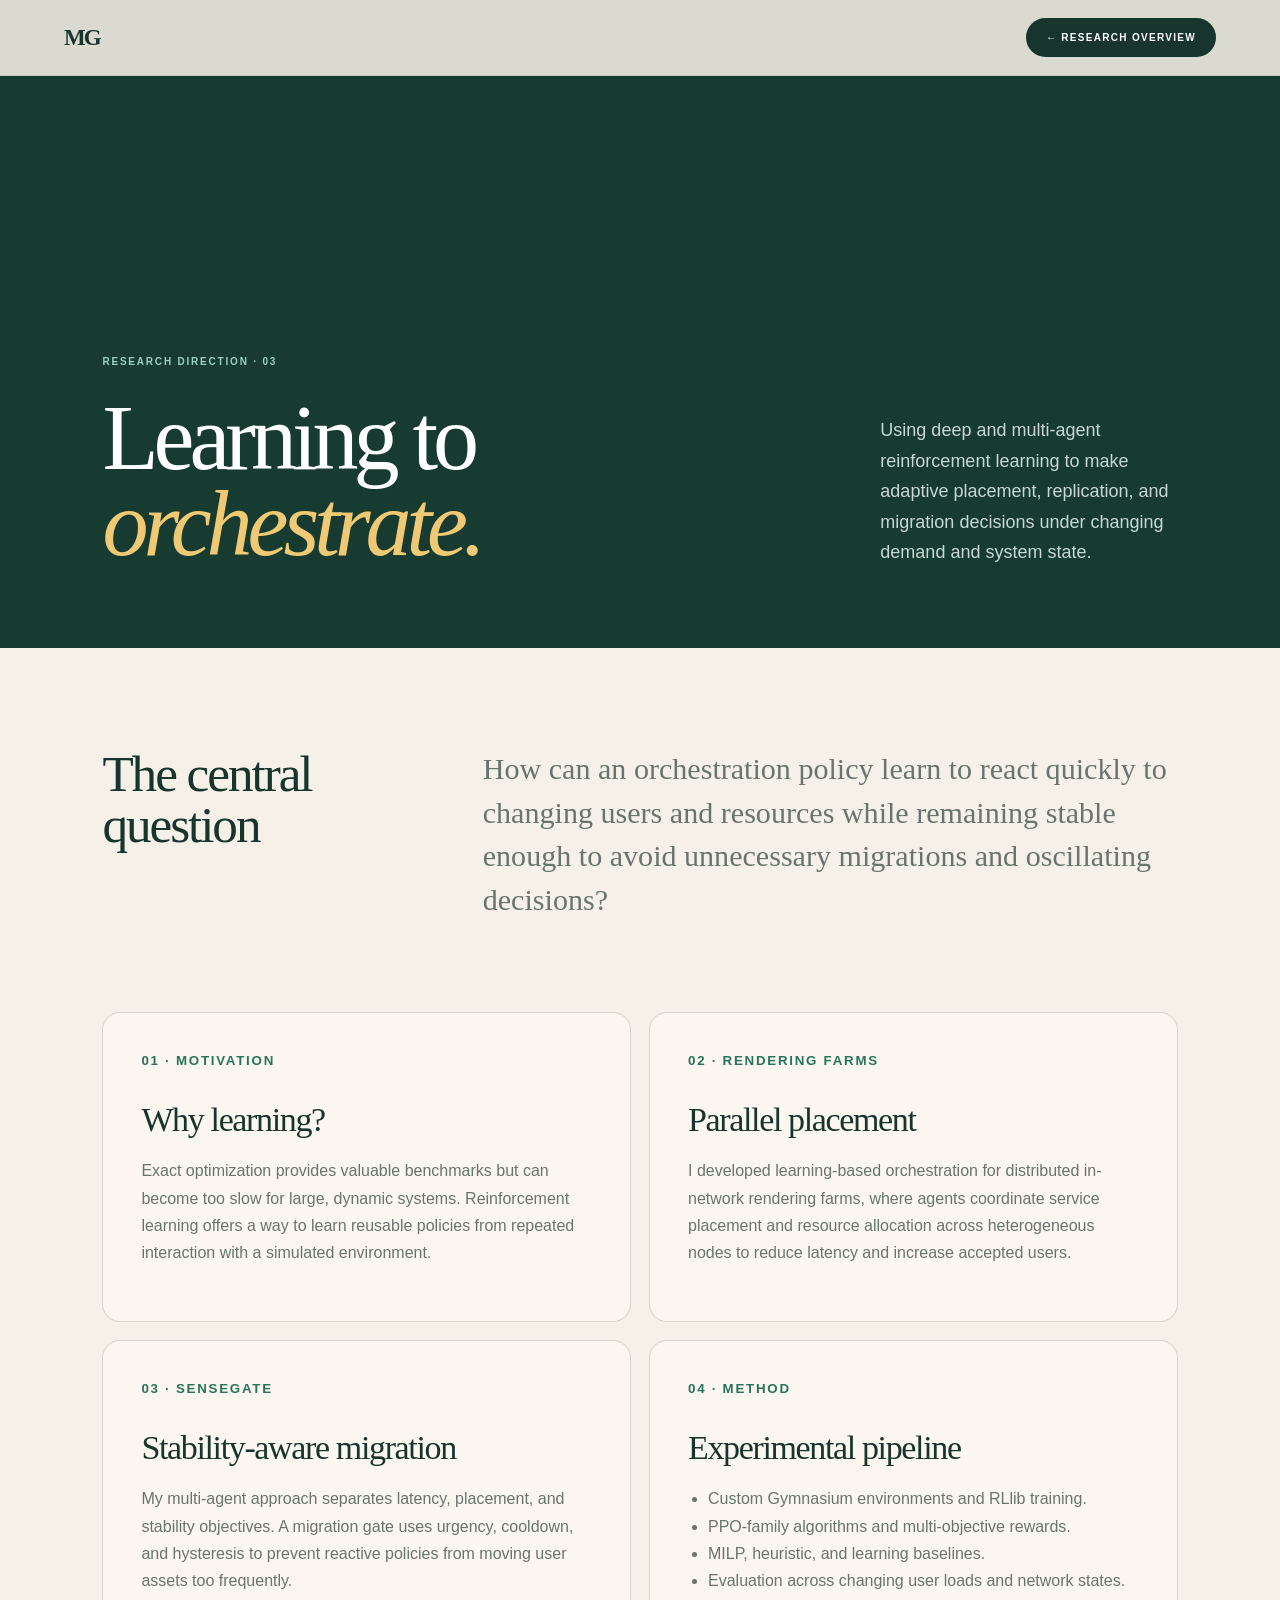
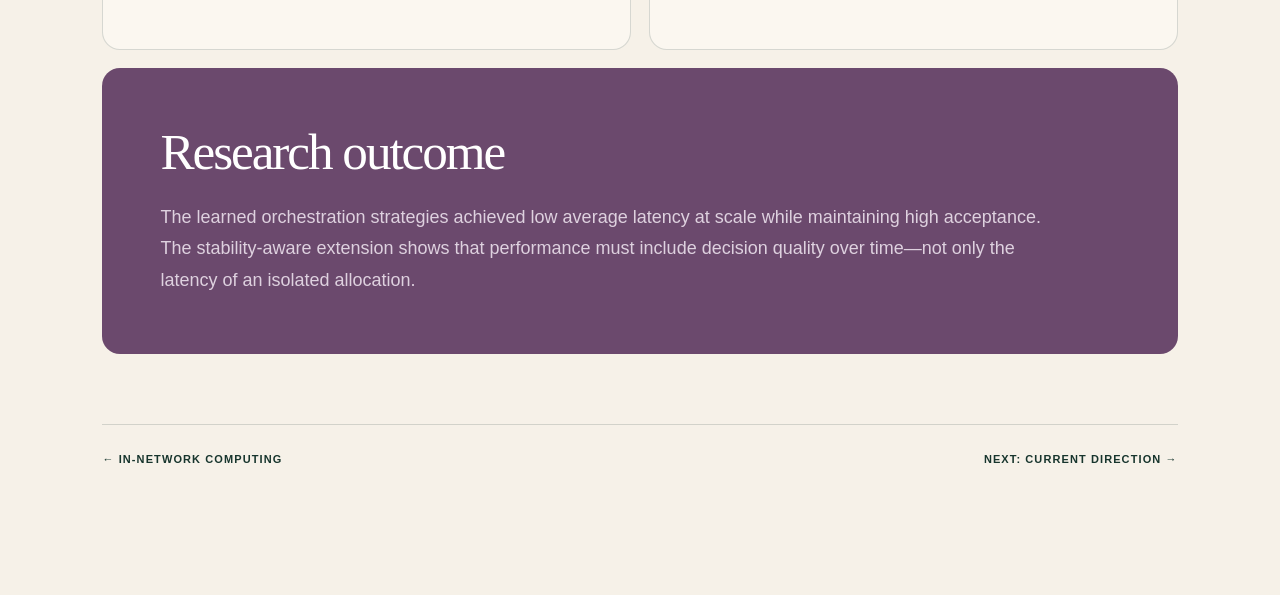
==== research-learning-to-orchestrate.html @ f4755e3b "Add detailed research direction pages" ====
<!doctype html><html lang="en"><head><meta charset="utf-8"><meta name="viewport" content="width=device-width,initial-scale=1"><meta name="description" content="Manel Gherari's research on deep and multi-agent reinforcement learning for placement, replication, and migration in distributed systems."><meta name="robots" content="index, follow"><link rel="canonical" href="https://maneluqam.github.io/manel-gherari-portfolio/research-learning-to-orchestrate.html"><title>Learning to Orchestrate | Manel Gherari</title><link rel="stylesheet" href="styles.css?v=20260811-research-pages"><link rel="stylesheet" href="research-pages.css?v=20260811"><script src="script.js" defer></script></head>
<body class="research-page"><a class="skip" href="#main">Skip to content</a><header><a class="mark" href="index.html">MG</a><a class="button small" href="index.html#research">← Research overview</a></header><main id="main"><section class="research-hero gold-hero"><div><p class="eyebrow light">Research direction · 03</p><h1>Learning to <em>orchestrate.</em></h1></div><p class="summary">Using deep and multi-agent reinforcement learning to make adaptive placement, replication, and migration decisions under changing demand and system state.</p></section><section class="research-body"><div class="research-intro"><h2>The central question</h2><p>How can an orchestration policy learn to react quickly to changing users and resources while remaining stable enough to avoid unnecessary migrations and oscillating decisions?</p></div><div class="research-blocks"><article class="research-block"><small>01 · Motivation</small><h2>Why learning?</h2><p>Exact optimization provides valuable benchmarks but can become too slow for large, dynamic systems. Reinforcement learning offers a way to learn reusable policies from repeated interaction with a simulated environment.</p></article><article class="research-block"><small>02 · Rendering farms</small><h2>Parallel placement</h2><p>I developed learning-based orchestration for distributed in-network rendering farms, where agents coordinate service placement and resource allocation across heterogeneous nodes to reduce latency and increase accepted users.</p></article><article class="research-block"><small>03 · SenseGate</small><h2>Stability-aware migration</h2><p>My multi-agent approach separates latency, placement, and stability objectives. A migration gate uses urgency, cooldown, and hysteresis to prevent reactive policies from moving user assets too frequently.</p></article><article class="research-block"><small>04 · Method</small><h2>Experimental pipeline</h2><ul><li>Custom Gymnasium environments and RLlib training.</li><li>PPO-family algorithms and multi-objective rewards.</li><li>MILP, heuristic, and learning baselines.</li><li>Evaluation across changing user loads and network states.</li></ul></article></div><div class="research-results"><h2>Research outcome</h2><p>The learned orchestration strategies achieved low average latency at scale while maintaining high acceptance. The stability-aware extension shows that performance must include decision quality over time—not only the latency of an isolated allocation.</p></div><nav class="research-next"><a href="research-in-network-computing.html">← In-network computing</a><a href="research-future-directions.html">Next: Current direction →</a></nav></section></main></body></html>
---- styles.css ----
:root{--cream:#f6f1e8;--ink:#17352d;--forest:#173b31;--green:#28735e;--plum:#6b496d;--coral:#e77b68;--gold:#d4a94f;--blue:#668fb3;--muted:#68746e;--line:rgba(23,53,45,.16)}*{box-sizing:border-box}html{scroll-behavior:smooth;overflow-x:hidden}body{margin:0;background:var(--cream);color:var(--ink);font-family:Arial,Helvetica,sans-serif;overflow-x:hidden}a{color:inherit;text-decoration:none}img{display:block;width:100%;object-fit:cover}::selection{background:#f0c889}.skip{position:fixed;top:-60px;left:15px;z-index:99;background:var(--ink);color:#fff;padding:12px}.skip:focus{top:15px}header{position:fixed;z-index:30;inset:0 0 auto;height:76px;padding:0 5vw;display:grid;grid-template-columns:1fr auto 1fr;align-items:center;background:rgba(246,241,232,.88);border-bottom:1px solid rgba(23,53,45,.09);backdrop-filter:blur(18px)}.mark{font:700 23px Georgia,serif;letter-spacing:-.08em;width:max-content}nav{display:flex;gap:30px}nav a,.button.small{font-size:10px;font-weight:700;letter-spacing:.13em;text-transform:uppercase}.button.small{justify-self:end}.button{display:inline-flex;align-items:center;justify-content:center;padding:14px 20px;background:var(--ink);color:#fff;border-radius:999px;font-size:11px;font-weight:700;letter-spacing:.1em;text-transform:uppercase;transition:.25s}.button:hover{transform:translateY(-2px);background:var(--plum)}.hero{min-height:100vh;padding:135px 7vw 70px;display:grid;grid-template-columns:minmax(0,1.2fr) minmax(340px,.65fr);gap:7vw;align-items:center}.kicker,.eyebrow{margin:0 0 28px;font-size:10px;font-weight:700;letter-spacing:.18em;text-transform:uppercase;color:var(--green)}.kicker{display:flex;align-items:center;gap:11px}.kicker i{width:7px;height:7px;border-radius:50%;background:var(--coral);box-shadow:0 0 0 5px rgba(231,123,104,.16)}.hero h1,.section-head h2,.statement p,.photo-break h2,footer h2{margin:0;font-family:Georgia,"Times New Roman",serif;font-weight:400;letter-spacing:-.052em;line-height:.98}.hero h1{font-size:clamp(57px,7.3vw,115px)}em{font-weight:400;color:var(--plum)}.lead{max-width:710px;margin:35px 0 28px;color:var(--muted);font-size:clamp(17px,1.5vw,21px);line-height:1.55}.actions{display:flex;align-items:center;gap:25px;flex-wrap:wrap}.text-link{padding-bottom:5px;border-bottom:1px solid var(--ink);font-size:11px;font-weight:700;letter-spacing:.1em;text-transform:uppercase}.facts{display:flex;gap:45px;margin-top:60px;padding-top:22px;border-top:1px solid var(--line)}.facts div{display:flex;align-items:center;gap:10px}.facts strong{font:400 31px Georgia,serif;color:var(--plum)}.facts span{max-width:95px;color:var(--muted);font-size:10px;line-height:1.3;text-transform:uppercase;letter-spacing:.08em}.portrait{position:relative;margin:0;padding:0 20px 28px 0}.portrait img{position:relative;z-index:2;aspect-ratio:3/4;border-radius:220px 220px 18px 18px;filter:saturate(.88)}.portrait figcaption{position:absolute;z-index:3;right:-10px;bottom:55px;padding:10px 15px;background:var(--gold);font-size:10px;letter-spacing:.15em;text-transform:uppercase;transform:rotate(-3deg)}.shape{position:absolute;border-radius:50%}.shape-a{width:180px;height:180px;right:-45px;top:-30px;background:var(--blue)}.shape-b{width:140px;height:140px;left:-42px;bottom:-5px;background:var(--coral)}.statement{padding:125px 8vw;background:var(--forest);color:#fff}.statement p:last-child{max-width:1280px;font-size:clamp(39px,5.6vw,82px)}.statement em{color:#efc974}.eyebrow.light{color:#9ad0be}.section{padding:125px 7vw}.section-head{display:grid;grid-template-columns:1.5fr .65fr;gap:8vw;align-items:end;margin-bottom:70px}.section-head h2{font-size:clamp(42px,5.2vw,76px)}.section-head>p{margin:0;color:var(--muted);font-size:16px;line-height:1.65}.research-grid{display:grid;grid-template-columns:repeat(3,1fr);gap:18px}.research-card{min-height:430px;padding:30px;display:flex;flex-direction:column;border:1px solid var(--line);border-radius:18px;background:#f9f5ee;transition:.3s}.research-card:hover{transform:translateY(-8px);box-shadow:0 20px 50px rgba(23,53,45,.1)}.research-card>span{font:400 19px Georgia,serif}.research-card h3{margin:auto 0 18px;font:400 31px/1.05 Georgia,serif}.research-card p{margin:0 0 30px;color:var(--muted);line-height:1.55}.research-card ul{display:flex;flex-wrap:wrap;gap:6px;margin:0;padding:0;list-style:none}.research-card li{padding:7px 9px;border:1px solid currentColor;border-radius:99px;font-size:9px;letter-spacing:.08em;text-transform:uppercase}.coral{border-top:7px solid var(--coral)}.blue{border-top:7px solid var(--blue)}.gold{border-top:7px solid var(--gold)}.photo-break{display:grid;grid-template-columns:1.3fr .7fr;min-height:640px;background:var(--plum);color:#fff}.photo-break img{height:100%;min-height:640px}.photo-break>div{padding:80px 5vw;display:flex;flex-direction:column;justify-content:center}.photo-break h2{font-size:clamp(40px,4.7vw,69px)}.photo-break p:last-child{margin:30px 0 0;color:#d8cbd8;line-height:1.65}.stack-section{background:#ecdfcf}.marquee{overflow:hidden;margin:0 -7vw 60px;border-block:1px solid rgba(23,53,45,.2)}.marquee div{display:flex;width:max-content;animation:marquee 28s linear infinite}.marquee span{padding:20px 28px;font:400 24px Georgia,serif;color:var(--plum)}.marquee span::after{content:"✦";margin-left:56px;color:var(--coral);font-size:13px}.stack-grid{display:grid;grid-template-columns:repeat(2,1fr);gap:16px}.stack-grid article{padding:34px;border-radius:15px;background:rgba(255,255,255,.47)}.stack-grid b{color:var(--coral);font:400 16px Georgia,serif}.stack-grid h3{margin:40px 0 15px;font:400 29px Georgia,serif}.stack-grid p{margin:0;color:var(--muted);line-height:1.6}.publications{background:#162f2a;color:#f6f1e8}.publications .section-head>p{color:#a7bab3}.pale{border-color:#d8e6df}.pub-list{border-top:1px solid rgba(255,255,255,.19)}.pub-list a{display:grid;grid-template-columns:70px 170px 1fr 25px;gap:25px;align-items:start;padding:30px 0;border-bottom:1px solid rgba(255,255,255,.19);transition:.25s}.pub-list a:hover{padding-left:13px;background:rgba(255,255,255,.025)}.pub-list time{font:400 16px Georgia,serif;color:#9ad0be}.pub-list small{padding-top:3px;color:#9aada6;text-transform:uppercase;letter-spacing:.1em}.pub-list h3{margin:0;font:400 25px Georgia,serif}.pub-list i{font-style:normal;color:#efc974}.media-grid{display:grid;grid-template-columns:1fr 1fr;gap:20px}.feature{display:flex;flex-direction:column;background:#fff;border-radius:16px;overflow:hidden;transition:.3s}.feature:hover{transform:translateY(-7px);box-shadow:0 20px 55px rgba(23,53,45,.11)}.feature img{aspect-ratio:16/10}.feature>div{padding:28px}.feature small{color:var(--plum);font-weight:700;letter-spacing:.1em;text-transform:uppercase}.feature h3{margin:18px 0 13px;font:400 30px Georgia,serif}.feature p{color:var(--muted);line-height:1.55}.feature span{display:block;margin-top:22px;color:var(--green);font-size:10px;font-weight:700;text-transform:uppercase;letter-spacing:.12em}.recognition{margin-top:20px;display:grid;grid-template-columns:1.2fr .8fr;background:var(--plum);color:#fff;border-radius:16px;overflow:hidden}.recognition img{height:100%;min-height:410px}.recognition>div{padding:55px;display:flex;flex-direction:column;justify-content:center}.recognition h3{margin:0 0 20px;font:400 39px Georgia,serif}.recognition p:last-child{color:#d9ceda;line-height:1.6}.timeline{margin-left:18%;border-left:1px solid var(--line)}.timeline article{position:relative;display:grid;grid-template-columns:130px 1fr;gap:40px;padding:5px 0 65px 55px}.timeline article::before{content:"";position:absolute;left:-6px;top:11px;width:10px;height:10px;border-radius:50%;background:var(--cream);border:2px solid var(--coral)}.timeline time{font:400 17px Georgia,serif;color:var(--plum)}.timeline small{color:var(--green);font-weight:700;letter-spacing:.1em;text-transform:uppercase}.timeline h3{margin:12px 0;font:400 29px Georgia,serif}.timeline p{margin:0;color:var(--muted);line-height:1.55}footer{padding:125px 7vw 45px;background:#402c42;color:#fff}footer h2{max-width:1050px;font-size:clamp(45px,6vw,86px)}footer>p:not(.eyebrow){max-width:650px;margin:35px 0 60px;color:#cdbfce;font-size:17px;line-height:1.6}.contact-links{display:flex;justify-content:space-between;align-items:center;gap:25px;flex-wrap:wrap;padding:25px 0;border-block:1px solid rgba(255,255,255,.22)}.contact-links a:first-child{font:400 22px Georgia,serif}.contact-links a:not(:first-child){font-size:10px;letter-spacing:.12em;text-transform:uppercase}.copyright{display:flex;justify-content:space-between;margin-top:65px;color:#9f8fa0;font-size:10px;letter-spacing:.1em;text-transform:uppercase}.reveal{opacity:0;transform:translateY(25px);transition:opacity .75s ease,transform .75s ease}.reveal.visible{opacity:1;transform:none}@keyframes marquee{to{transform:translateX(-50%)}}@media(prefers-reduced-motion:reduce){html{scroll-behavior:auto}.reveal{opacity:1;transform:none}.marquee div{animation:none}}@media(max-width:900px){header{grid-template-columns:1fr auto;padding:0 22px}nav{display:none}.hero{padding:120px 24px 70px;grid-template-columns:1fr}.portrait{max-width:520px;margin:30px auto 0}.section{padding:90px 24px}.section-head,.photo-break{grid-template-columns:1fr}.section-head{gap:30px;margin-bottom:50px}.research-grid{grid-template-columns:1fr}.research-card{min-height:330px}.photo-break img{min-height:420px}.stack-grid,.media-grid{grid-template-columns:1fr}.marquee{margin-inline:-24px}.recognition{grid-template-columns:1fr}.pub-list a{grid-template-columns:55px 1fr 20px}.pub-list small{display:none}.timeline{margin-left:5px}.timeline article{grid-template-columns:1fr;gap:10px;padding-left:35px}}@media(max-width:560px){.button.small{font-size:8px;padding:11px 13px}.hero h1{font-size:49px}.facts{gap:20px;flex-wrap:wrap}.facts div{width:42%}.statement{padding:85px 24px}.statement p:last-child{font-size:36px}.photo-break>div{padding:65px 24px}.stack-grid{grid-template-columns:1fr}.recognition>div{padding:35px 25px}.contact-links{align-items:flex-start;flex-direction:column}.copyright{gap:22px;flex-direction:column}}

/* Narrative highlights and motion rhythm */
.scroll-progress{position:fixed;z-index:60;inset:0 0 auto;height:3px;pointer-events:none}
.scroll-progress span{display:block;width:100%;height:100%;background:linear-gradient(90deg,var(--coral),var(--gold),var(--blue),var(--plum));transform:scaleX(0);transform-origin:left center;will-change:transform}
nav{gap:clamp(13px,1.55vw,25px)}
nav a{position:relative;white-space:nowrap;transition:color .25s ease}
nav a::after{content:"";position:absolute;left:0;right:100%;bottom:-8px;height:2px;background:var(--coral);transition:right .3s ease}
nav a:hover,nav a.active{color:var(--plum)}
nav a:hover::after,nav a.active::after{right:0}
.signature-line{--marker-bg:linear-gradient(100deg,#efaa94 0%,#f5c8ae 62%,#efd8bc 100%);--marker-tip:#efd8bc;position:relative!important;isolation:isolate;display:flex;align-items:center;min-height:150px;padding:30px 70px 32px 78px!important;border:0!important;border-radius:999px 4px 4px 999px!important;background:var(--marker-bg)!important;color:var(--ink)!important;font:400 clamp(20px,1.75vw,28px)/1.4 Georgia,"Times New Roman",serif!important;letter-spacing:-.018em;box-shadow:0 20px 45px rgba(23,53,45,.14);overflow:visible;transition:transform .35s ease,box-shadow .35s ease}
.signature-line:hover{transform:translateX(-9px) rotate(-.35deg);box-shadow:0 26px 58px rgba(23,53,45,.19)}
.signature-line::before{content:"";position:absolute;z-index:-2;inset:10px -22px -10px 15px;border:1px solid rgba(23,53,45,.19);border-radius:999px 4px 4px 999px;pointer-events:none}
.signature-line::after{content:"";position:absolute;z-index:-1;right:-47px;top:0;width:50px;height:100%;background:var(--marker-tip);clip-path:polygon(0 0,100% 50%,0 100%);transform:scaleX(0);transform-origin:left center;transition:transform .65s .2s cubic-bezier(.2,.8,.2,1)}
.reveal.visible .signature-line::after,.signature-line.visible::after{transform:scaleX(1)}
.signature-line span{position:relative;z-index:1}
.signature-line span::before{content:"";position:absolute;left:-42px;top:50%;width:10px;height:10px;border-radius:50%;background:rgba(255,255,255,.72);box-shadow:0 0 0 5px rgba(23,53,45,.08);transform:translateY(-50%)}
.signature-question{--marker-bg:linear-gradient(100deg,#efaa94 0%,#f5c8ae 62%,#efd8bc 100%);--marker-tip:#efd8bc}
.signature-teaching{--marker-bg:linear-gradient(100deg,#9fc4dd 0%,#c9dce8 62%,#eadbc8 100%);--marker-tip:#eadbc8}
.signature-journey{--marker-bg:linear-gradient(100deg,#b69cb8 0%,#d4bcd0 62%,#ecd6c9 100%);--marker-tip:#ecd6c9}
.conversation-kicker{position:relative;display:inline-flex;align-items:center;gap:13px;width:max-content;padding:0 0 10px;border:0;border-radius:0;background:none;color:#efc974;font-size:10px;box-shadow:none;transition:color .3s ease,transform .3s ease}
.conversation-kicker:hover{color:#fff;transform:translateX(6px)}
.conversation-kicker::before{content:"";width:8px;height:8px;border-radius:50%;background:var(--gold);box-shadow:0 0 0 0 rgba(212,169,79,.45);animation:contactPulse 2.4s ease-out infinite}
.conversation-kicker::after{content:"";position:absolute;left:21px;right:0;bottom:0;height:2px;background:linear-gradient(90deg,var(--gold),var(--coral));transform:scaleX(.42);transform-origin:left center;transition:transform .35s ease}
.conversation-kicker:hover::after{transform:scaleX(1)}
.section{position:relative}
.stack-section::before,.media::before,.journey::before{content:"";position:absolute;z-index:0;width:220px;height:220px;border-radius:50%;filter:blur(2px);opacity:.12;pointer-events:none;animation:ambientFloat 9s ease-in-out infinite alternate}
.stack-section::before{right:-90px;top:80px;background:var(--coral)}
.media::before{left:-110px;top:12%;background:var(--blue);animation-delay:-3s}
.journey::before{right:-100px;bottom:10%;background:var(--gold);animation-delay:-6s}
.section>*{position:relative;z-index:1}
@keyframes contactPulse{70%{box-shadow:0 0 0 11px rgba(212,169,79,0)}100%{box-shadow:0 0 0 0 rgba(212,169,79,0)}}
@keyframes ambientFloat{from{transform:translate3d(0,-14px,0) scale(.94)}to{transform:translate3d(-28px,25px,0) scale(1.08)}}
@media(max-width:1180px){header{grid-template-columns:auto 1fr auto}nav{justify-content:center;gap:13px}nav a{font-size:9px}.button.small{display:none}}
@media(max-width:900px){.scroll-progress{height:2px}.signature-line{min-height:118px;font-size:20px!important;padding:24px 48px 26px 58px!important;border-radius:999px 3px 3px 999px!important}.signature-line::before{inset:7px -15px -7px 9px;border-radius:999px 3px 3px 999px}.signature-line::after{right:-34px;width:36px}.signature-line span::before{left:-31px;width:8px;height:8px}.stack-section::before,.media::before,.journey::before{width:150px;height:150px}}
@media(prefers-reduced-motion:reduce){.conversation-kicker::before,.stack-section::before,.media::before,.journey::before{animation:none}.signature-line::after{transform:translateY(-50%) scaleX(1)}.signature-line:hover,.conversation-kicker:hover{transform:none}}

/* Linked research directions */
.research-grid{grid-template-columns:repeat(2,1fr)}
.research-card{min-height:410px}
.research-card p{margin-bottom:24px}
.research-card ul{margin-bottom:28px}
.research-card>b{margin-top:auto;color:var(--green);font-size:10px;letter-spacing:.11em;text-transform:uppercase}
.research-card.plum{border-top:7px solid var(--plum)}
@media(max-width:900px){.research-grid{grid-template-columns:1fr}}
---- research-pages.css ----
.research-page{background:var(--cream)}
.research-page header{grid-template-columns:1fr auto}
.research-page header .button{justify-self:end}
.research-hero{min-height:72vh;padding:150px 8vw 80px;display:grid;grid-template-columns:1.25fr .55fr;gap:8vw;align-items:end;color:#fff;background:var(--forest)}
.research-hero h1{max-width:900px;margin:0;font:400 clamp(55px,7.2vw,108px)/.94 Georgia,serif;letter-spacing:-.055em}
.research-hero .summary{margin:0;color:#c8d8d2;font-size:18px;line-height:1.7}
.research-hero.coral-hero em{color:#f0a28f}.research-hero.blue-hero em{color:#9fc4dd}.research-hero.gold-hero em{color:#efc974}.research-hero.plum-hero em{color:#d1b4d2}
.research-body{padding:100px 8vw 130px}
.research-intro{display:grid;grid-template-columns:.48fr 1.2fr;gap:8vw;margin-bottom:90px}
.research-intro h2,.research-block h2{margin:0;font:400 clamp(34px,4vw,58px)/1 Georgia,serif;letter-spacing:-.04em}
.research-intro p{margin:0;color:var(--muted);font:400 clamp(21px,2.35vw,34px)/1.45 Georgia,serif}
.research-blocks{display:grid;grid-template-columns:repeat(2,1fr);gap:18px}
.research-block{min-height:310px;padding:38px;border:1px solid var(--line);border-radius:18px;background:#fbf7f0}
.research-block small{color:var(--green);font-weight:700;letter-spacing:.13em;text-transform:uppercase}
.research-block h2{margin:34px 0 20px;font-size:34px}
.research-block p,.research-block li{color:var(--muted);line-height:1.7}
.research-block ul{margin:0;padding-left:20px}
.research-results{margin-top:18px;padding:58px;border-radius:18px;color:#fff;background:var(--plum)}
.research-results h2{margin:0 0 24px;font:400 clamp(36px,4vw,58px)/1 Georgia,serif;letter-spacing:-.04em}
.research-results p{max-width:900px;margin:0;color:#ded1df;font-size:18px;line-height:1.75}
.research-next{display:flex;justify-content:space-between;align-items:center;gap:30px;margin-top:70px;padding-top:28px;border-top:1px solid var(--line)}
.research-next a{font-size:11px;font-weight:700;letter-spacing:.1em;text-transform:uppercase}
@media(max-width:900px){.research-hero,.research-intro,.research-blocks{grid-template-columns:1fr}.research-hero{min-height:auto;padding:130px 24px 70px}.research-body{padding:75px 24px 95px}.research-intro{gap:28px;margin-bottom:60px}.research-block{min-height:auto}.research-results{padding:38px 28px}.research-next{align-items:flex-start;flex-direction:column}}
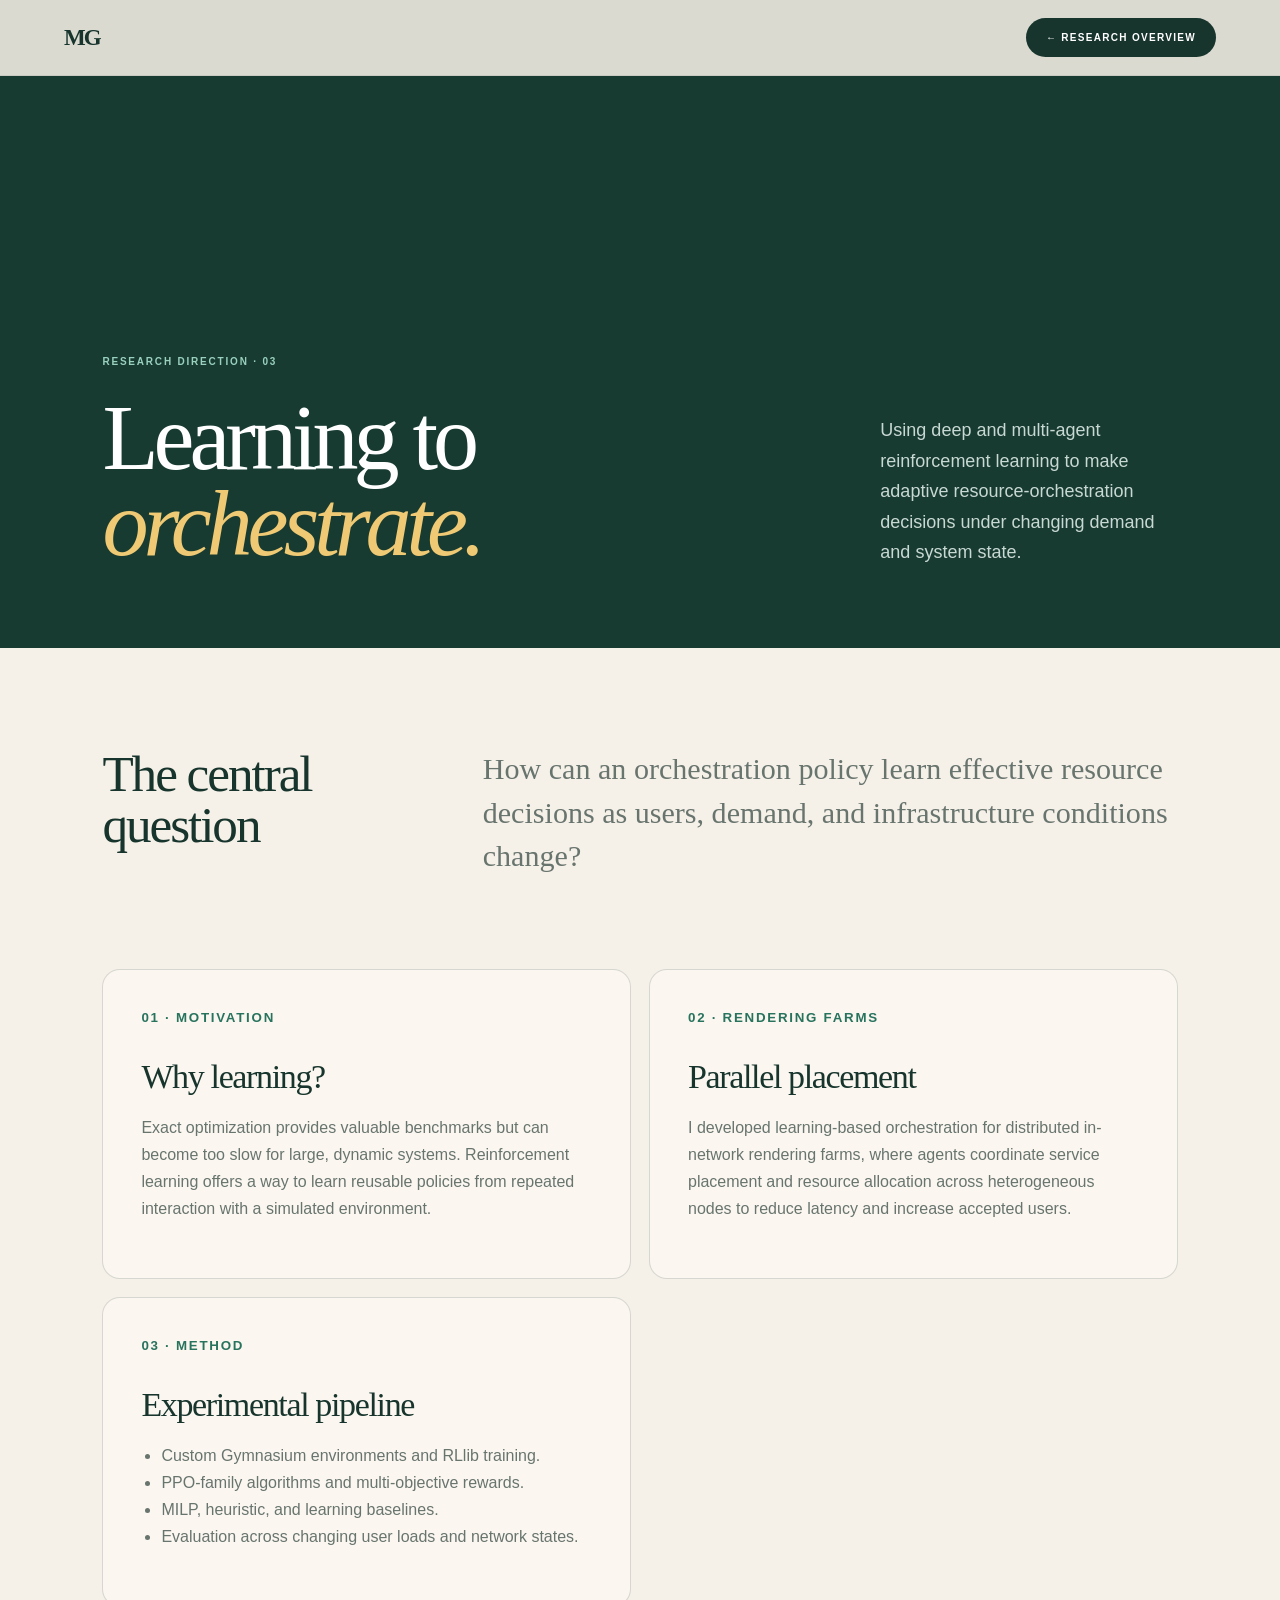
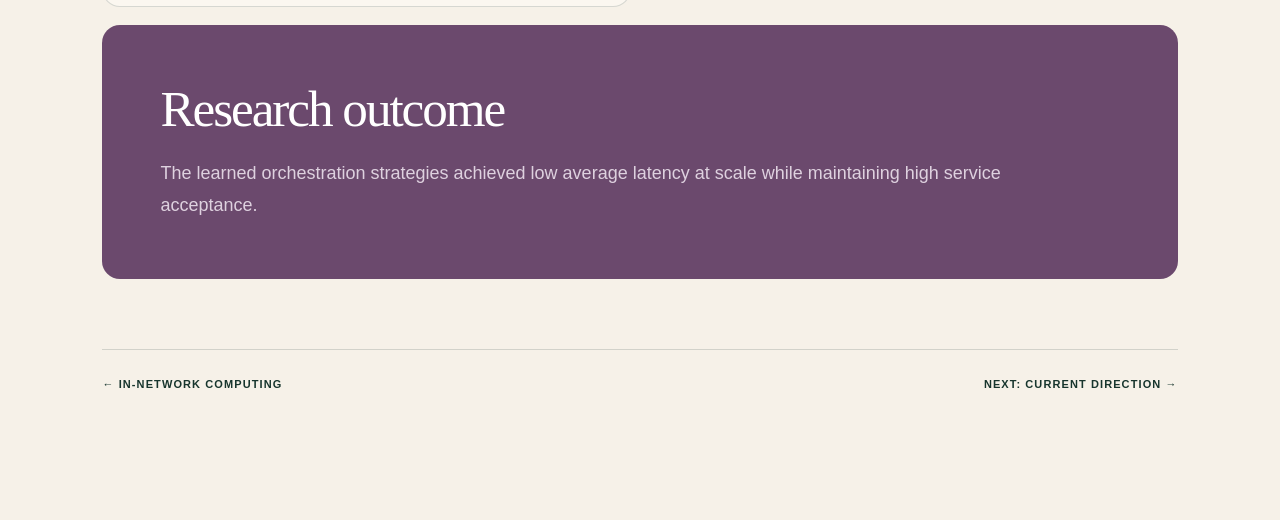
==== commit 0daae522: "Remove confidential under-review research details" ====
--- a/research-learning-to-orchestrate.html
+++ b/research-learning-to-orchestrate.html
@@ -1,2 +1,2 @@
-<!doctype html><html lang="en"><head><meta charset="utf-8"><meta name="viewport" content="width=device-width,initial-scale=1"><meta name="description" content="Manel Gherari's research on deep and multi-agent reinforcement learning for placement, replication, and migration in distributed systems."><meta name="robots" content="index, follow"><link rel="canonical" href="https://maneluqam.github.io/manel-gherari-portfolio/research-learning-to-orchestrate.html"><title>Learning to Orchestrate | Manel Gherari</title><link rel="stylesheet" href="styles.css?v=20260811-research-pages"><link rel="stylesheet" href="research-pages.css?v=20260811"><script src="script.js" defer></script></head>
-<body class="research-page"><a class="skip" href="#main">Skip to content</a><header><a class="mark" href="index.html">MG</a><a class="button small" href="index.html#research">← Research overview</a></header><main id="main"><section class="research-hero gold-hero"><div><p class="eyebrow light">Research direction · 03</p><h1>Learning to <em>orchestrate.</em></h1></div><p class="summary">Using deep and multi-agent reinforcement learning to make adaptive placement, replication, and migration decisions under changing demand and system state.</p></section><section class="research-body"><div class="research-intro"><h2>The central question</h2><p>How can an orchestration policy learn to react quickly to changing users and resources while remaining stable enough to avoid unnecessary migrations and oscillating decisions?</p></div><div class="research-blocks"><article class="research-block"><small>01 · Motivation</small><h2>Why learning?</h2><p>Exact optimization provides valuable benchmarks but can become too slow for large, dynamic systems. Reinforcement learning offers a way to learn reusable policies from repeated interaction with a simulated environment.</p></article><article class="research-block"><small>02 · Rendering farms</small><h2>Parallel placement</h2><p>I developed learning-based orchestration for distributed in-network rendering farms, where agents coordinate service placement and resource allocation across heterogeneous nodes to reduce latency and increase accepted users.</p></article><article class="research-block"><small>03 · SenseGate</small><h2>Stability-aware migration</h2><p>My multi-agent approach separates latency, placement, and stability objectives. A migration gate uses urgency, cooldown, and hysteresis to prevent reactive policies from moving user assets too frequently.</p></article><article class="research-block"><small>04 · Method</small><h2>Experimental pipeline</h2><ul><li>Custom Gymnasium environments and RLlib training.</li><li>PPO-family algorithms and multi-objective rewards.</li><li>MILP, heuristic, and learning baselines.</li><li>Evaluation across changing user loads and network states.</li></ul></article></div><div class="research-results"><h2>Research outcome</h2><p>The learned orchestration strategies achieved low average latency at scale while maintaining high acceptance. The stability-aware extension shows that performance must include decision quality over time—not only the latency of an isolated allocation.</p></div><nav class="research-next"><a href="research-in-network-computing.html">← In-network computing</a><a href="research-future-directions.html">Next: Current direction →</a></nav></section></main></body></html>
+<!doctype html><html lang="en"><head><meta charset="utf-8"><meta name="viewport" content="width=device-width,initial-scale=1"><meta name="description" content="Manel Gherari's research on deep and multi-agent reinforcement learning for adaptive resource orchestration in distributed systems."><meta name="robots" content="index, follow"><link rel="canonical" href="https://maneluqam.github.io/manel-gherari-portfolio/research-learning-to-orchestrate.html"><title>Learning to Orchestrate | Manel Gherari</title><link rel="stylesheet" href="styles.css?v=20260811-research-pages"><link rel="stylesheet" href="research-pages.css?v=20260811"><script src="script.js" defer></script></head>
+<body class="research-page"><a class="skip" href="#main">Skip to content</a><header><a class="mark" href="index.html">MG</a><a class="button small" href="index.html#research">← Research overview</a></header><main id="main"><section class="research-hero gold-hero"><div><p class="eyebrow light">Research direction · 03</p><h1>Learning to <em>orchestrate.</em></h1></div><p class="summary">Using deep and multi-agent reinforcement learning to make adaptive resource-orchestration decisions under changing demand and system state.</p></section><section class="research-body"><div class="research-intro"><h2>The central question</h2><p>How can an orchestration policy learn effective resource decisions as users, demand, and infrastructure conditions change?</p></div><div class="research-blocks"><article class="research-block"><small>01 · Motivation</small><h2>Why learning?</h2><p>Exact optimization provides valuable benchmarks but can become too slow for large, dynamic systems. Reinforcement learning offers a way to learn reusable policies from repeated interaction with a simulated environment.</p></article><article class="research-block"><small>02 · Rendering farms</small><h2>Parallel placement</h2><p>I developed learning-based orchestration for distributed in-network rendering farms, where agents coordinate service placement and resource allocation across heterogeneous nodes to reduce latency and increase accepted users.</p></article><article class="research-block"><small>03 · Method</small><h2>Experimental pipeline</h2><ul><li>Custom Gymnasium environments and RLlib training.</li><li>PPO-family algorithms and multi-objective rewards.</li><li>MILP, heuristic, and learning baselines.</li><li>Evaluation across changing user loads and network states.</li></ul></article></div><div class="research-results"><h2>Research outcome</h2><p>The learned orchestration strategies achieved low average latency at scale while maintaining high service acceptance.</p></div><nav class="research-next"><a href="research-in-network-computing.html">← In-network computing</a><a href="research-future-directions.html">Next: Current direction →</a></nav></section></main></body></html>
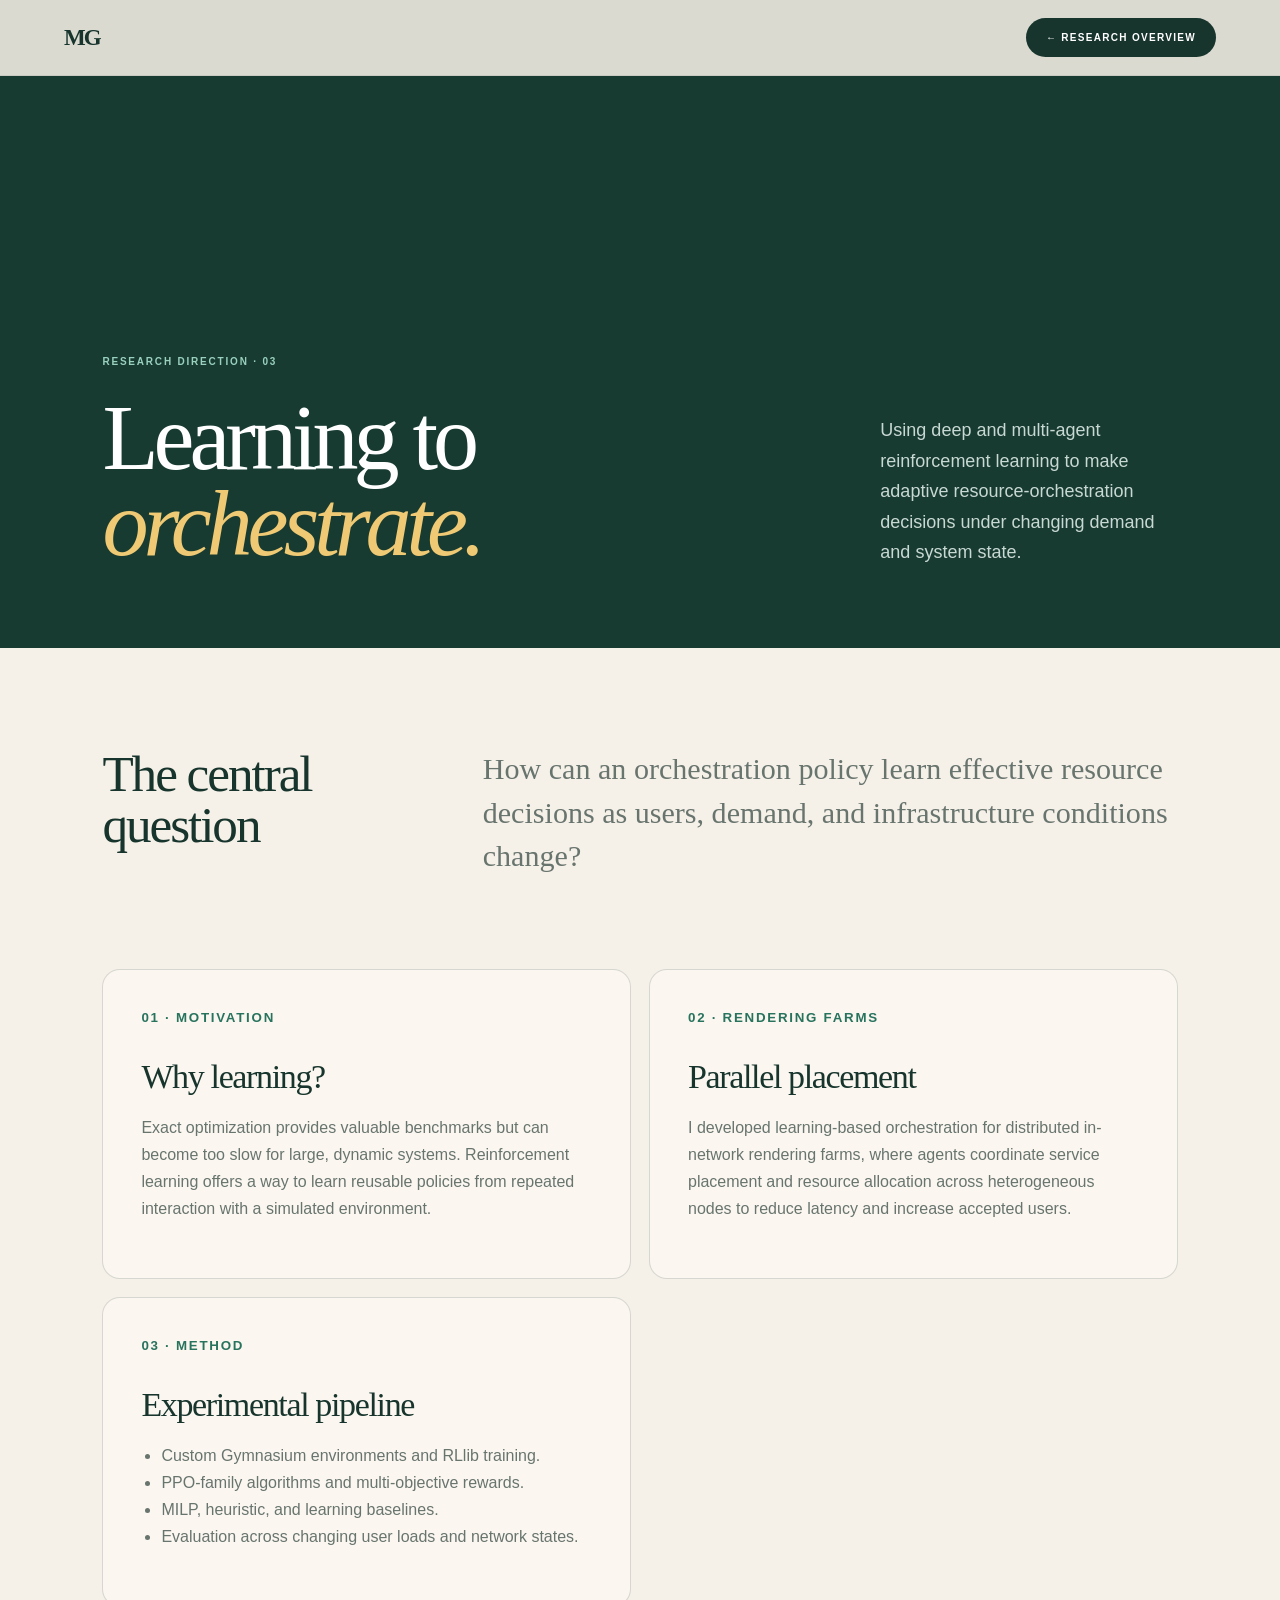
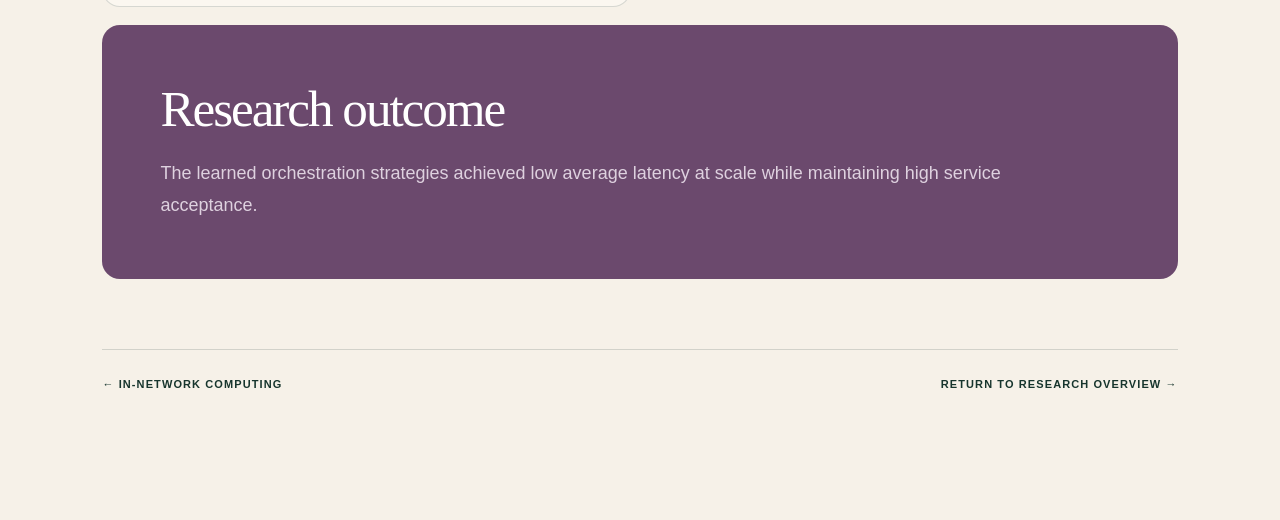
==== commit 0fd6e942: "Remove future research navigation" ====
--- a/research-learning-to-orchestrate.html
+++ b/research-learning-to-orchestrate.html
@@ -1,2 +1,2 @@
 <!doctype html><html lang="en"><head><meta charset="utf-8"><meta name="viewport" content="width=device-width,initial-scale=1"><meta name="description" content="Manel Gherari's research on deep and multi-agent reinforcement learning for adaptive resource orchestration in distributed systems."><meta name="robots" content="index, follow"><link rel="canonical" href="https://maneluqam.github.io/manel-gherari-portfolio/research-learning-to-orchestrate.html"><title>Learning to Orchestrate | Manel Gherari</title><link rel="stylesheet" href="styles.css?v=20260811-research-pages"><link rel="stylesheet" href="research-pages.css?v=20260811"><script src="script.js" defer></script></head>
-<body class="research-page"><a class="skip" href="#main">Skip to content</a><header><a class="mark" href="index.html">MG</a><a class="button small" href="index.html#research">← Research overview</a></header><main id="main"><section class="research-hero gold-hero"><div><p class="eyebrow light">Research direction · 03</p><h1>Learning to <em>orchestrate.</em></h1></div><p class="summary">Using deep and multi-agent reinforcement learning to make adaptive resource-orchestration decisions under changing demand and system state.</p></section><section class="research-body"><div class="research-intro"><h2>The central question</h2><p>How can an orchestration policy learn effective resource decisions as users, demand, and infrastructure conditions change?</p></div><div class="research-blocks"><article class="research-block"><small>01 · Motivation</small><h2>Why learning?</h2><p>Exact optimization provides valuable benchmarks but can become too slow for large, dynamic systems. Reinforcement learning offers a way to learn reusable policies from repeated interaction with a simulated environment.</p></article><article class="research-block"><small>02 · Rendering farms</small><h2>Parallel placement</h2><p>I developed learning-based orchestration for distributed in-network rendering farms, where agents coordinate service placement and resource allocation across heterogeneous nodes to reduce latency and increase accepted users.</p></article><article class="research-block"><small>03 · Method</small><h2>Experimental pipeline</h2><ul><li>Custom Gymnasium environments and RLlib training.</li><li>PPO-family algorithms and multi-objective rewards.</li><li>MILP, heuristic, and learning baselines.</li><li>Evaluation across changing user loads and network states.</li></ul></article></div><div class="research-results"><h2>Research outcome</h2><p>The learned orchestration strategies achieved low average latency at scale while maintaining high service acceptance.</p></div><nav class="research-next"><a href="research-in-network-computing.html">← In-network computing</a><a href="research-future-directions.html">Next: Current direction →</a></nav></section></main></body></html>
+<body class="research-page"><a class="skip" href="#main">Skip to content</a><header><a class="mark" href="index.html">MG</a><a class="button small" href="index.html#research">← Research overview</a></header><main id="main"><section class="research-hero gold-hero"><div><p class="eyebrow light">Research direction · 03</p><h1>Learning to <em>orchestrate.</em></h1></div><p class="summary">Using deep and multi-agent reinforcement learning to make adaptive resource-orchestration decisions under changing demand and system state.</p></section><section class="research-body"><div class="research-intro"><h2>The central question</h2><p>How can an orchestration policy learn effective resource decisions as users, demand, and infrastructure conditions change?</p></div><div class="research-blocks"><article class="research-block"><small>01 · Motivation</small><h2>Why learning?</h2><p>Exact optimization provides valuable benchmarks but can become too slow for large, dynamic systems. Reinforcement learning offers a way to learn reusable policies from repeated interaction with a simulated environment.</p></article><article class="research-block"><small>02 · Rendering farms</small><h2>Parallel placement</h2><p>I developed learning-based orchestration for distributed in-network rendering farms, where agents coordinate service placement and resource allocation across heterogeneous nodes to reduce latency and increase accepted users.</p></article><article class="research-block"><small>03 · Method</small><h2>Experimental pipeline</h2><ul><li>Custom Gymnasium environments and RLlib training.</li><li>PPO-family algorithms and multi-objective rewards.</li><li>MILP, heuristic, and learning baselines.</li><li>Evaluation across changing user loads and network states.</li></ul></article></div><div class="research-results"><h2>Research outcome</h2><p>The learned orchestration strategies achieved low average latency at scale while maintaining high service acceptance.</p></div><nav class="research-next"><a href="research-in-network-computing.html">← In-network computing</a><a href="index.html#research">Return to research overview →</a></nav></section></main></body></html>
